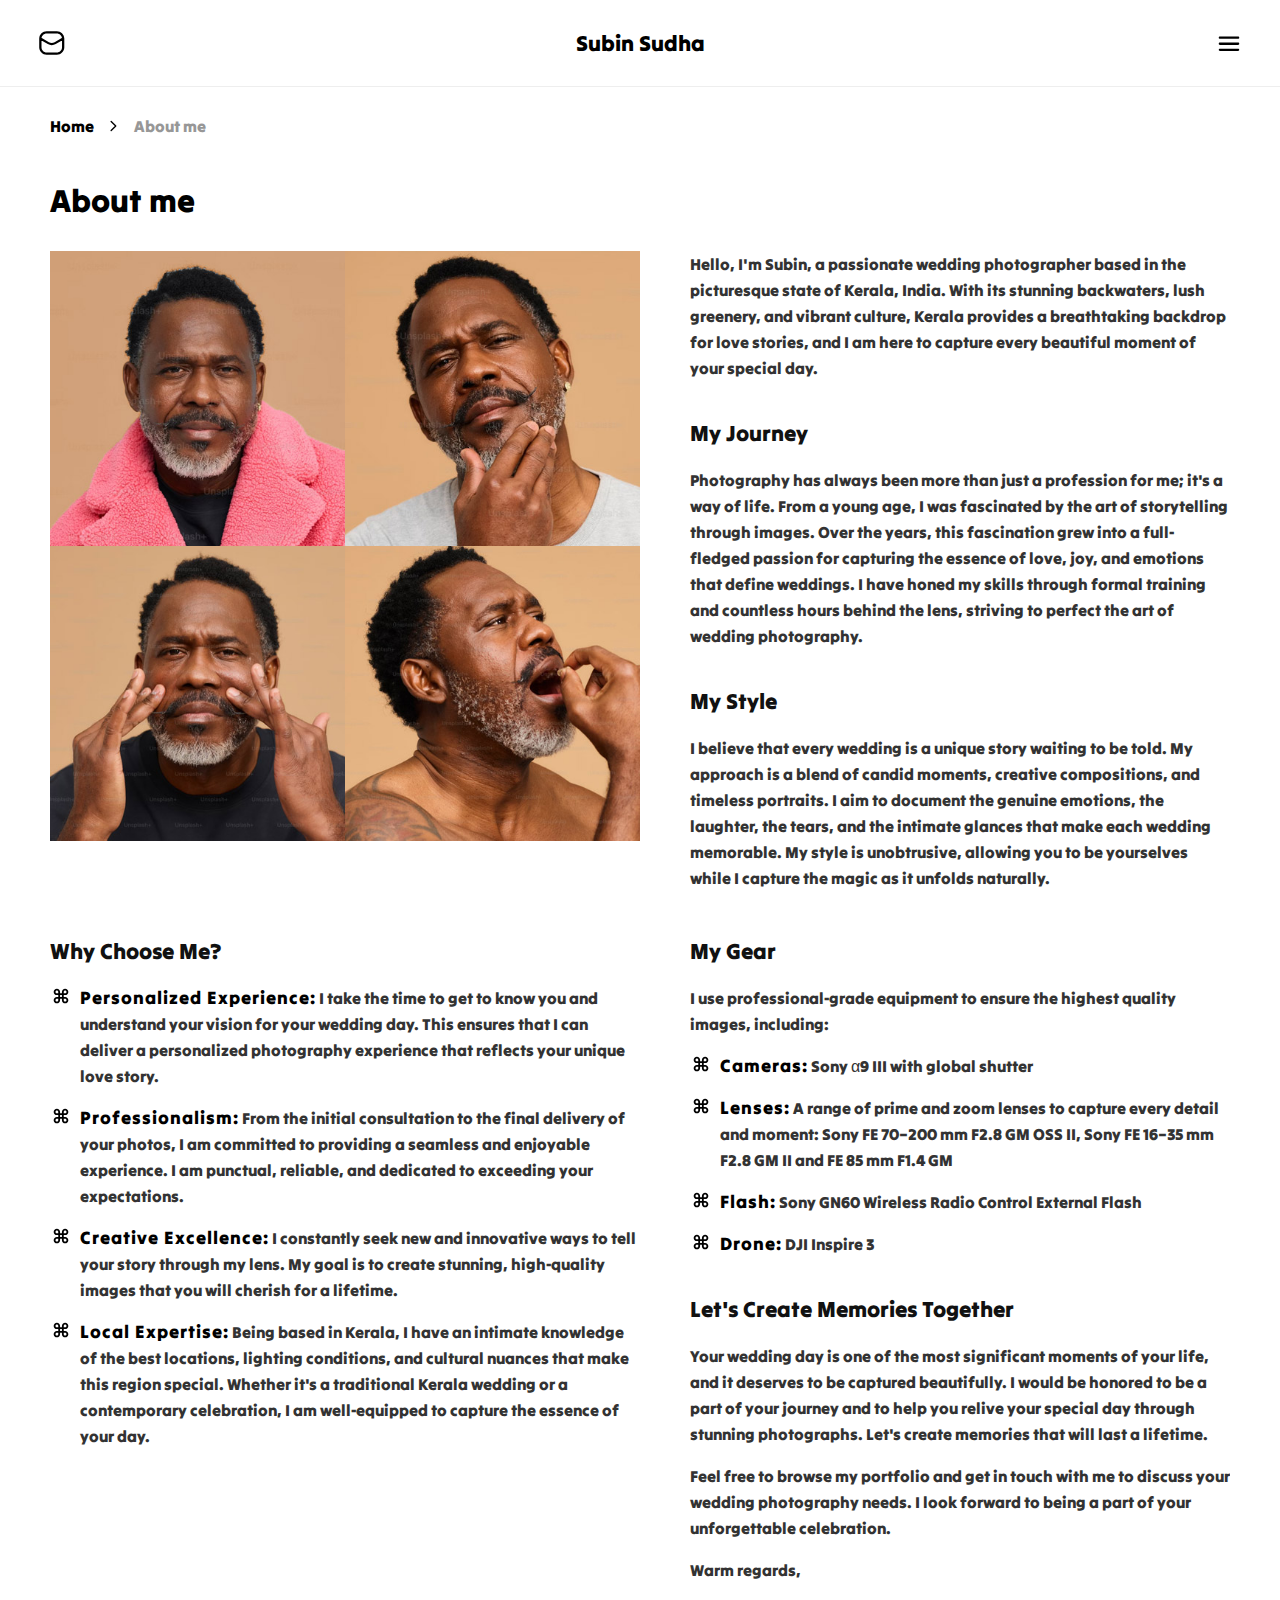
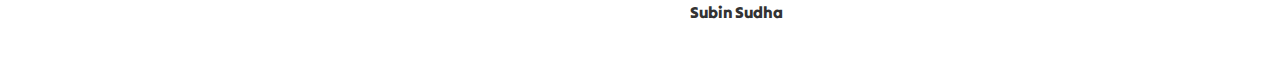
==== about-me.html @ 9a95ce10 "url change" ====
<!DOCTYPE html>
<html lang="en">
  <head>
    <meta charset="UTF-8" />
    <meta
      name="viewport"
      content="width=device-width,initial-scale=1.0, user-scalable=no"
    />
    <link
      href="https://fonts.googleapis.com/css2?family=Tilt+Warp&display=swap"
      rel="stylesheet"
    />

    <link rel="stylesheet" href="./assets/style/simpleLightbox.min.css" />
    <link rel="stylesheet" href="./assets/style/main.css" />
    <title>Portfolio | About me</title>
  </head>
  <body>
    <header class="main-header header-light">
      <div class="container-fluid">
        <div class="row">
          <div class="header-block">
            <div class="header-action">
              <a href="mailto:subinkumarpsabc@gmail.com" class="btn mail">
                <svg viewBox="0 -0.5 25 25" fill="none">
                  <path
                    d="M19.7505 9.02905C19.7652 9.443 20.1127 9.76663 20.5267 9.75189C20.9406 9.73715 21.2643 9.38962 21.2495 8.97567L19.7505 9.02905ZM16.214 5.00236V5.75236C16.2224 5.75236 16.2307 5.75222 16.2391 5.75194L16.214 5.00236ZM9.786 5.00236L9.76095 5.75194C9.7693 5.75222 9.77765 5.75236 9.786 5.75236V5.00236ZM4.75048 8.97567C4.73573 9.38962 5.05936 9.73715 5.47331 9.75189C5.88726 9.76663 6.23478 9.443 6.24952 9.02905L4.75048 8.97567ZM21.25 9.00236C21.25 8.58815 20.9142 8.25236 20.5 8.25236C20.0858 8.25236 19.75 8.58815 19.75 9.00236H21.25ZM20.5 15.0024L21.2495 15.029C21.2498 15.0202 21.25 15.0113 21.25 15.0024H20.5ZM16.214 19.0024L16.2391 18.2528C16.2307 18.2525 16.2224 18.2524 16.214 18.2524V19.0024ZM9.786 19.0024V18.2524C9.77765 18.2524 9.7693 18.2525 9.76095 18.2528L9.786 19.0024ZM5.5 15.0024H4.75C4.75 15.0113 4.75016 15.0202 4.75048 15.029L5.5 15.0024ZM6.25 9.00236C6.25 8.58815 5.91421 8.25236 5.5 8.25236C5.08579 8.25236 4.75 8.58815 4.75 9.00236H6.25ZM20.8783 9.64996C21.236 9.44103 21.3565 8.98172 21.1476 8.62406C20.9387 8.2664 20.4794 8.14583 20.1217 8.35476L20.8783 9.64996ZM15.236 12.0774L14.8577 11.4297L14.8515 11.4334L15.236 12.0774ZM10.764 12.0774L11.1486 11.4334L11.1423 11.4298L10.764 12.0774ZM5.8783 8.35476C5.52064 8.14583 5.06133 8.2664 4.8524 8.62406C4.64347 8.98172 4.76404 9.44103 5.1217 9.64996L5.8783 8.35476ZM21.2495 8.97567C21.1534 6.27536 18.8895 4.16252 16.1889 4.25278L16.2391 5.75194C18.1129 5.68931 19.6838 7.15537 19.7505 9.02905L21.2495 8.97567ZM16.214 4.25236H9.786V5.75236H16.214V4.25236ZM9.81105 4.25278C7.11054 4.16252 4.84663 6.27536 4.75048 8.97567L6.24952 9.02905C6.31625 7.15537 7.88712 5.68931 9.76095 5.75194L9.81105 4.25278ZM19.75 9.00236V15.0024H21.25V9.00236H19.75ZM19.7505 14.9757C19.6838 16.8494 18.1129 18.3154 16.2391 18.2528L16.1889 19.7519C18.8895 19.8422 21.1534 17.7294 21.2495 15.029L19.7505 14.9757ZM16.214 18.2524H9.786V19.7524H16.214V18.2524ZM9.76095 18.2528C7.88712 18.3154 6.31624 16.8494 6.24952 14.9757L4.75048 15.029C4.84663 17.7294 7.11054 19.8422 9.81105 19.7519L9.76095 18.2528ZM6.25 15.0024V9.00236H4.75V15.0024H6.25ZM20.1217 8.35476L14.8577 11.4298L15.6143 12.725L20.8783 9.64996L20.1217 8.35476ZM14.8515 11.4334C13.7111 12.1145 12.2889 12.1145 11.1485 11.4334L10.3795 12.7213C11.9935 13.6852 14.0065 13.6852 15.6205 12.7213L14.8515 11.4334ZM11.1423 11.4298L5.8783 8.35476L5.1217 9.64996L10.3857 12.725L11.1423 11.4298Z"
                    fill="#ffffff"
                  />
                </svg>
              </a>
            </div>
            <div class="header-logo">
              <a href="/subinsudhagalleryHtml">
                <h3>Subin Sudha</h3>
              </a>
            </div>
            <div class="header-action">
              <button class="btn menu" id="nav-menu-toggle">
                <svg viewBox="0 -0.5 25 25" fill="none">
                  <path
                    d="M6.5 11.75C6.08579 11.75 5.75 12.0858 5.75 12.5C5.75 12.9142 6.08579 13.25 6.5 13.25V11.75ZM18.5 13.25C18.9142 13.25 19.25 12.9142 19.25 12.5C19.25 12.0858 18.9142 11.75 18.5 11.75V13.25ZM6.5 15.75C6.08579 15.75 5.75 16.0858 5.75 16.5C5.75 16.9142 6.08579 17.25 6.5 17.25V15.75ZM18.5 17.25C18.9142 17.25 19.25 16.9142 19.25 16.5C19.25 16.0858 18.9142 15.75 18.5 15.75V17.25ZM6.5 7.75C6.08579 7.75 5.75 8.08579 5.75 8.5C5.75 8.91421 6.08579 9.25 6.5 9.25V7.75ZM18.5 9.25C18.9142 9.25 19.25 8.91421 19.25 8.5C19.25 8.08579 18.9142 7.75 18.5 7.75V9.25ZM6.5 13.25H18.5V11.75H6.5V13.25ZM6.5 17.25H18.5V15.75H6.5V17.25ZM6.5 9.25H18.5V7.75H6.5V9.25Z"
                    fill="#ffffff"
                  />
                </svg>
              </button>
            </div>
          </div>
        </div>
      </div>
    </header>

    <main class="page-wrapper">
      <div class="container">
        <div class="row">
          <div class="breadcrumb">
            <ul class="breadcrumb-list">
              <li class="breadcrumb-item">
                <a href="/subinsudhagalleryHtml">Home</a>
              </li>
              <li class="breadcrumb-item">
                <span>About me</span>
              </li>
            </ul>
          </div>
        </div>
        <div class="row">
          <div class="section-header">
            <h2>About me</h2>
          </div>
          <div class="content-wrapper">
            <div class="single-page-wrapper wrapper__flex">
              <div class="page-splits split__left">
                <img
                  class="about-image"
                  src="./assets/images/about-image.jpg"
                />
              </div>
              <div class="page-splits split__right">
                <div class="about-me-content">
                  <p>
                    Hello, I'm Subin, a passionate wedding photographer based in
                    the picturesque state of Kerala, India. With its stunning
                    backwaters, lush greenery, and vibrant culture, Kerala
                    provides a breathtaking backdrop for love stories, and I am
                    here to capture every beautiful moment of your special day.
                  </p>
                  <h3>My Journey</h3>
                  <p>
                    Photography has always been more than just a profession for
                    me; it's a way of life. From a young age, I was fascinated
                    by the art of storytelling through images. Over the years,
                    this fascination grew into a full-fledged passion for
                    capturing the essence of love, joy, and emotions that define
                    weddings. I have honed my skills through formal training and
                    countless hours behind the lens, striving to perfect the art
                    of wedding photography.
                  </p>
                  <h3>My Style</h3>
                  <p>
                    I believe that every wedding is a unique story waiting to be
                    told. My approach is a blend of candid moments, creative
                    compositions, and timeless portraits. I aim to document the
                    genuine emotions, the laughter, the tears, and the intimate
                    glances that make each wedding memorable. My style is
                    unobtrusive, allowing you to be yourselves while I capture
                    the magic as it unfolds naturally.
                  </p>
                </div>
              </div>
            </div>

            <div
              class="single-page-wrapper wrapper__flex single__page__wrapper__sub"
            >
              <div class="page-splits split__left">
                <div class="about-me-content">
                  <h3 class="mt-none">Why Choose Me?</h3>
                  <ul>
                    <li>
                      <strong>Personalized Experience:</strong> I take the time
                      to get to know you and understand your vision for your
                      wedding day. This ensures that I can deliver a
                      personalized photography experience that reflects your
                      unique love story.
                    </li>
                    <li>
                      <strong>Professionalism:</strong> From the initial
                      consultation to the final delivery of your photos, I am
                      committed to providing a seamless and enjoyable
                      experience. I am punctual, reliable, and dedicated to
                      exceeding your expectations.
                    </li>
                    <li>
                      <strong>Creative Excellence:</strong> I constantly seek
                      new and innovative ways to tell your story through my
                      lens. My goal is to create stunning, high-quality images
                      that you will cherish for a lifetime.
                    </li>
                    <li>
                      <strong>Local Expertise:</strong> Being based in Kerala, I
                      have an intimate knowledge of the best locations, lighting
                      conditions, and cultural nuances that make this region
                      special. Whether it's a traditional Kerala wedding or a
                      contemporary celebration, I am well-equipped to capture
                      the essence of your day.
                    </li>
                  </ul>
                </div>
              </div>
              <div class="page-splits split__right">
                <div class="about-me-content">
                  <h3 class="mt-none">My Gear</h3>
                  <p>
                    I use professional-grade equipment to ensure the highest
                    quality images, including:
                  </p>

                  <ul>
                    <li>
                      <strong>Cameras:</strong> Sony α9 III with global shutter
                    </li>
                    <li>
                      <strong>Lenses:</strong> A range of prime and zoom lenses
                      to capture every detail and moment: Sony FE 70–200 mm F2.8
                      GM OSS II, Sony FE 16–35 mm F2.8 GM II and FE 85 mm F1.4
                      GM
                    </li>
                    <li>
                      <strong>Flash:</strong> Sony GN60 Wireless Radio Control
                      External Flash
                    </li>
                    <li><strong>Drone:</strong> DJI Inspire 3</li>
                  </ul>

                  <h3>Let's Create Memories Together</h3>
                  <p>
                    Your wedding day is one of the most significant moments of
                    your life, and it deserves to be captured beautifully. I
                    would be honored to be a part of your journey and to help
                    you relive your special day through stunning photographs.
                    Let's create memories that will last a lifetime.
                  </p>
                  <p>
                    Feel free to browse my portfolio and get in touch with me to
                    discuss your wedding photography needs. I look forward to
                    being a part of your unforgettable celebration.
                  </p>
                  <p>Warm regards,</p>
                  <p><strong>Subin Sudha</strong></p>
                </div>
              </div>
            </div>

            <!-- 777777777777777777777777777777777777777777 -->
          </div>
        </div>
      </div>
    </main>

    <!-- side menu -->
    <div class="overlay" id="menu-overlay"></div>
    <aside class="main-navigation" id="main-navigation">
      <!-- <button class="theme-change" id="theme-toggle">Dark mode</button> -->
      <button class="close-nav" id="nav-menu-close">
        <svg viewBox="0 -0.5 25 25" fill="none">
          <path
            d="M6.96967 16.4697C6.67678 16.7626 6.67678 17.2374 6.96967 17.5303C7.26256 17.8232 7.73744 17.8232 8.03033 17.5303L6.96967 16.4697ZM13.0303 12.5303C13.3232 12.2374 13.3232 11.7626 13.0303 11.4697C12.7374 11.1768 12.2626 11.1768 11.9697 11.4697L13.0303 12.5303ZM11.9697 11.4697C11.6768 11.7626 11.6768 12.2374 11.9697 12.5303C12.2626 12.8232 12.7374 12.8232 13.0303 12.5303L11.9697 11.4697ZM18.0303 7.53033C18.3232 7.23744 18.3232 6.76256 18.0303 6.46967C17.7374 6.17678 17.2626 6.17678 16.9697 6.46967L18.0303 7.53033ZM13.0303 11.4697C12.7374 11.1768 12.2626 11.1768 11.9697 11.4697C11.6768 11.7626 11.6768 12.2374 11.9697 12.5303L13.0303 11.4697ZM16.9697 17.5303C17.2626 17.8232 17.7374 17.8232 18.0303 17.5303C18.3232 17.2374 18.3232 16.7626 18.0303 16.4697L16.9697 17.5303ZM11.9697 12.5303C12.2626 12.8232 12.7374 12.8232 13.0303 12.5303C13.3232 12.2374 13.3232 11.7626 13.0303 11.4697L11.9697 12.5303ZM8.03033 6.46967C7.73744 6.17678 7.26256 6.17678 6.96967 6.46967C6.67678 6.76256 6.67678 7.23744 6.96967 7.53033L8.03033 6.46967ZM8.03033 17.5303L13.0303 12.5303L11.9697 11.4697L6.96967 16.4697L8.03033 17.5303ZM13.0303 12.5303L18.0303 7.53033L16.9697 6.46967L11.9697 11.4697L13.0303 12.5303ZM11.9697 12.5303L16.9697 17.5303L18.0303 16.4697L13.0303 11.4697L11.9697 12.5303ZM13.0303 11.4697L8.03033 6.46967L6.96967 7.53033L11.9697 12.5303L13.0303 11.4697Z"
            fill="#000000"
          />
        </svg>
      </button>

      <div class="nav-container">
        <nav class="aside-row main-nav">
          <ul class="nav-list">
            <li class="nav-item">
              <a href="download-photos.html" data-text="Get your photos"
                >Get your photos</a
              >
            </li>
            <li class="nav-item active">
              <a href="javascript:void(0)" data-text="About me">About me</a>
            </li>
            <li class="nav-item">
              <a href="stories.html" data-text="Works">Works</a>
            </li>
            <li class="nav-item">
              <a href="contact-me.html" data-text="Get in touch"
                >Get in touch</a
              >
            </li>
          </ul>
        </nav>
        <!-- <div class="aside-row theme-selector">hiiii</div> -->
        <div class="aside-row copyright-text">
          <p>
            All rights reserved. &copy;
            <script type="text/javascript">
              document.write(new Date().getFullYear());
            </script>
          </p>
          <p class="special-txt">
            Made with
            <svg
              class="heart-svg"
              fill="#ff0000"
              width="14px"
              height="14px"
              viewBox="0 0 32 32"
            >
              <path
                d="M26.996 12.898c-.064-2.207-1.084-4.021-2.527-5.13-1.856-1.428-4.415-1.69-6.542-.132-.702.516-1.359 1.23-1.927 2.168-.568-.938-1.224-1.652-1.927-2.167-2.127-1.559-4.685-1.297-6.542.132-1.444 1.109-2.463 2.923-2.527 5.13-.035 1.172.145 2.48.788 3.803 1.01 2.077 5.755 6.695 10.171 10.683l.035.038.002-.002.002.002.036-.038c4.415-3.987 9.159-8.605 10.17-10.683.644-1.323.822-2.632.788-3.804z"
              />
            </svg>
            by Arun
          </p>
        </div>
      </div>
    </aside>

    <div class="scroll-to-top" id="scroll-to-top">
      <svg width="20px" height="20px" viewBox="0 0 24 24" fill="none">
        <path
          d="M5 15L10 9.84985C10.2563 9.57616 10.566 9.35814 10.9101 9.20898C11.2541 9.05983 11.625 8.98291 12 8.98291C12.375 8.98291 12.7459 9.05983 13.0899 9.20898C13.434 9.35814 13.7437 9.57616 14 9.84985L19 15"
          stroke="#ffffff"
          stroke-width="1.5"
          stroke-linecap="round"
          stroke-linejoin="round"
        />
      </svg>
    </div>

    <!-- Scripts -->
    <script src="https://code.jquery.com/jquery-2.2.4.min.js"></script>
    <script src="./assets/js/simpleLightbox.min.js"></script>
    <script src="./assets/js/index.js"></script>
    <script>
      $(".single-image-list a").simpleLightbox();
    </script>
  </body>
</html>
---- assets/style/simpleLightbox.min.css ----
.slbOverlay,.slbWrapOuter,.slbWrap{position:fixed;top:0;right:0;bottom:0;left:0}.slbOverlay{overflow:hidden;z-index:2000;background-color:#000;opacity:0.7;-webkit-animation:slbOverlay 0.5s;-moz-animation:slbOverlay 0.5s;animation:slbOverlay 0.5s}.slbWrapOuter{overflow-x:hidden;overflow-y:auto;z-index:2010}.slbWrap{position:absolute;text-align:center}.slbWrap:before{content:"";display:inline-block;height:100%;vertical-align:middle}.slbContentOuter{position:relative;display:inline-block;vertical-align:middle;margin:0px auto;padding:0 1em;box-sizing:border-box;z-index:2020;text-align:left;max-width:100%}.slbContentEl .slbContentOuter{padding:5em 1em}.slbContent{position:relative}.slbContentEl .slbContent{-webkit-animation:slbEnter 0.3s;-moz-animation:slbEnter 0.3s;animation:slbEnter 0.3s;background-color:#fff;box-shadow:0 0.2em 1em rgba(0,0,0,0.4)}.slbImageWrap{-webkit-animation:slbEnter 0.3s;-moz-animation:slbEnter 0.3s;animation:slbEnter 0.3s;position:relative}.slbImageWrap:after{content:"";position:absolute;left:0;right:0;top:5em;bottom:5em;display:block;z-index:-1;box-shadow:0 0.2em 1em rgba(0,0,0,0.6);background-color:#FFF}.slbDirectionNext .slbImageWrap{-webkit-animation:slbEnterNext 0.4s;-moz-animation:slbEnterNext 0.4s;animation:slbEnterNext 0.4s}.slbDirectionPrev .slbImageWrap{-webkit-animation:slbEnterPrev 0.4s;-moz-animation:slbEnterPrev 0.4s;animation:slbEnterPrev 0.4s}.slbImage{width:auto;max-width:100%;height:auto;display:block;line-height:0;box-sizing:border-box;padding:5em 0;margin:0 auto}.slbCaption{display:inline-block;max-width:100%;overflow:hidden;text-overflow:ellipsis;white-space:nowrap;word-wrap:normal;font-size:1.4em;position:absolute;left:0;right:0;bottom:0;padding:.71429em 0;color:#fff;color:rgba(255,255,255,0.7);text-align:center}.slbCloseBtn,.slbArrow{margin:0;padding:0;border:0;cursor:pointer;background:none}.slbCloseBtn::-moz-focus-inner,.slbArrow::-moz-focus-inner{padding:0;border:0}.slbCloseBtn:hover,.slbArrow:hover{opacity:0.5}.slbCloseBtn:active,.slbArrow:active{opacity:0.8}.slbCloseBtn{-webkit-animation:slbEnter 0.3s;-moz-animation:slbEnter 0.3s;animation:slbEnter 0.3s;font-size:3em;width:1.66667em;height:1.66667em;line-height:1.66667em;position:absolute;right:-.33333em;top:0;color:#fff;color:rgba(255,255,255,0.7);text-align:center}.slbLoading .slbCloseBtn{display:none}.slbLoadingText{font-size:1.4em;color:#fff;color:rgba(255,255,255,0.9)}.slbArrows{position:fixed;top:50%;left:0;right:0}.slbLoading .slbArrows{display:none}.slbArrow{position:absolute;top:50%;margin-top:-5em;width:5em;height:10em;opacity:0.7;text-indent:-999em;overflow:hidden}.slbArrow:before{content:"";position:absolute;top:50%;left:50%;margin:-.8em 0 0 -.8em;border:.8em solid transparent}.slbArrow.next{right:0}.slbArrow.next:before{border-left-color:#fff}.slbArrow.prev{left:0}.slbArrow.prev:before{border-right-color:#fff}.slbIframeCont{width:80em;height:0;overflow:hidden;padding-top:56.25%;margin:5em 0}.slbIframe{position:absolute;top:0;left:0;width:100%;height:100%;box-shadow:0 0.2em 1em rgba(0,0,0,0.6);background:#000}@-webkit-keyframes slbOverlay{from{opacity:0}to{opacity:0.7}}@-moz-keyframes slbOverlay{from{opacity:0}to{opacity:0.7}}@keyframes slbOverlay{from{opacity:0}to{opacity:0.7}}@-webkit-keyframes slbEnter{from{opacity:0;-webkit-transform:translate3d(0, -1em, 0)}to{opacity:1;-webkit-transform:translate3d(0, 0, 0)}}@-moz-keyframes slbEnter{from{opacity:0;-moz-transform:translate3d(0, -1em, 0)}to{opacity:1;-moz-transform:translate3d(0, 0, 0)}}@keyframes slbEnter{from{opacity:0;-webkit-transform:translate3d(0, -1em, 0);-moz-transform:translate3d(0, -1em, 0);-ms-transform:translate3d(0, -1em, 0);-o-transform:translate3d(0, -1em, 0);transform:translate3d(0, -1em, 0)}to{opacity:1;-webkit-transform:translate3d(0, 0, 0);-moz-transform:translate3d(0, 0, 0);-ms-transform:translate3d(0, 0, 0);-o-transform:translate3d(0, 0, 0);transform:translate3d(0, 0, 0)}}@-webkit-keyframes slbEnterNext{from{opacity:0;-webkit-transform:translate3d(4em, 0, 0)}to{opacity:1;-webkit-transform:translate3d(0, 0, 0)}}@-moz-keyframes slbEnterNext{from{opacity:0;-moz-transform:translate3d(4em, 0, 0)}to{opacity:1;-moz-transform:translate3d(0, 0, 0)}}@keyframes slbEnterNext{from{opacity:0;-webkit-transform:translate3d(4em, 0, 0);-moz-transform:translate3d(4em, 0, 0);-ms-transform:translate3d(4em, 0, 0);-o-transform:translate3d(4em, 0, 0);transform:translate3d(4em, 0, 0)}to{opacity:1;-webkit-transform:translate3d(0, 0, 0);-moz-transform:translate3d(0, 0, 0);-ms-transform:translate3d(0, 0, 0);-o-transform:translate3d(0, 0, 0);transform:translate3d(0, 0, 0)}}@-webkit-keyframes slbEnterPrev{from{opacity:0;-webkit-transform:translate3d(-4em, 0, 0)}to{opacity:1;-webkit-transform:translate3d(0, 0, 0)}}@-moz-keyframes slbEnterPrev{from{opacity:0;-moz-transform:translate3d(-4em, 0, 0)}to{opacity:1;-moz-transform:translate3d(0, 0, 0)}}@keyframes slbEnterPrev{from{opacity:0;-webkit-transform:translate3d(-4em, 0, 0);-moz-transform:translate3d(-4em, 0, 0);-ms-transform:translate3d(-4em, 0, 0);-o-transform:translate3d(-4em, 0, 0);transform:translate3d(-4em, 0, 0)}to{opacity:1;-webkit-transform:translate3d(0, 0, 0);-moz-transform:translate3d(0, 0, 0);-ms-transform:translate3d(0, 0, 0);-o-transform:translate3d(0, 0, 0);transform:translate3d(0, 0, 0)}}
---- assets/style/main.css ----
* {
  padding: 0;
  margin: 0;
  box-sizing: border-box;
}

:root {
  --theme-color: 14, 86, 255;
}

::-webkit-selection {
  color: #fff;
  background-color: rgb(var(--theme-color));
}
::selection {
  color: #fff;
  background-color: rgb(var(--theme-color));
}

body {
  font-family: "Tilt Warp", sans-serif;
  font-optical-sizing: auto;
  font-weight: 400;
  font-style: normal;
  background-color: #fff;
}
a {
  text-decoration: none;
}
ul {
  list-style-type: none;
}
.container {
  width: 95%;
  margin: auto;
  padding-left: 15px;
  padding-right: 15px;
}

@media screen and (min-width: 768px) {
  .container {
    max-width: 680px;
  }
}

@media screen and (min-width: 992px) {
  .container {
    max-width: 960px;
  }
}

@media screen and (min-width: 1200px) {
  .container {
    max-width: 1180px;
  }
}

@media screen and (min-width: 1600px) {
  .container {
    max-width: 1240px;
  }
}

@media screen and (min-width: 1800px) {
  .container {
    max-width: 1440px;
  }
}

.container-fluid {
  width: 95%;
  max-width: 1800px;
  margin: auto;
  padding-left: 15px;
  padding-right: 15px;
}
.row {
  margin-left: -15px;
  margin-right: -15px;
}

.main-header {
  position: fixed;
  top: 0;
  left: 0;
  width: 100%;
  z-index: 120;
  background-color: transparent;
  transition: 0.3s ease;
}

.header-block {
  display: flex;
  width: 100%;
  justify-content: space-between;
  align-items: center;
  padding: 12px 0;
}

.header-logo a {
  display: block;
}

.header-logo img {
  height: 46px;
  vertical-align: middle;
}

.header-logo h3 {
  color: #fff;
  font-size: 22px;
}

.header-action .btn {
  background-color: transparent;
  outline: none;
  border: none;
  height: 38px;
  width: 38px;
  cursor: pointer;
  display: inline-block;
}

.header-action .btn svg {
  height: 38px;
  width: 38px;
  vertical-align: middle;
}

.main-header.header-light {
  background-color: #fff;
  border-bottom: 1px solid #eee;
}
.main-header.header-light .header-logo h3 {
  color: #000;
}
.main-header.header-light .header-action .btn svg path {
  fill: #000;
}

.overlay {
  position: fixed;
  top: 0;
  left: 0;
  width: 100%;
  height: 100%;
  background-color: #000;
  opacity: 0;
  visibility: hidden;
  z-index: 800;
  transition: 0.3s ease-in-out;
}

.overlay.active {
  opacity: 0.4;
  visibility: visible;
}

.main-navigation {
  width: 100%;
  max-width: 300px;
  height: 100dvh;
  max-height: 100dvh;
  position: fixed;
  background-color: #fff;
  background-image: url("../images/menu-bg.jpg");
  background-position: center center;
  background-repeat: no-repeat;
  background-size: cover;
  right: 0;
  top: 0;
  z-index: 810;
  overflow-y: auto;
  transform: translateX(300px);
  transition: 0.3s ease-in-out;
}

.main-navigation.active {
  transform: translateX(0);
}

.main-navigation .close-nav {
  width: 38px;
  height: 38px;
  background-color: transparent;
  border: 0;
  outline: 0;
  position: absolute;
  right: 34px;
  top: 24px;
  z-index: 1;
  cursor: pointer;
}
.main-navigation .close-nav svg {
  width: 38px;
  height: 38px;
  vertical-align: middle;
}
.main-navigation .close-nav:hover svg path {
  transition: 0.3s ease-in-out;
  fill: rgb(var(--theme-color));
}

.main-navigation .theme-change {
  border: 0;
  background-color: transparent !important;
  position: absolute;
  left: 40px;
  top: 35px;
  font-size: 14px;
  font-weight: 600;
  outline: 0;
  cursor: pointer;
  color: #000;
  z-index: 2;
  padding-left: 30px;
  background-image: url("../images/sun-dark.svg");
  background-position: left center;
  background-repeat: no-repeat;
  background-size: 28px;
  user-select: none;
}
.main-navigation .theme-change:active,
.main-navigation .theme-change:focus,
.main-navigation .theme-change:hover {
  background-color: transparent !important;
  box-shadow: none !important;
}

.nav-container {
  padding: 40px;
  position: relative;
  height: 100%;
  display: flex;
  justify-content: flex-end;
  align-items: flex-start;
  flex-direction: column;
  width: 100%;
}
.main-navigation .aside-row {
  display: block;
  width: 100%;
}
.main-navigation .nav-list .nav-item {
  margin-bottom: 12px;
}

.main-navigation .nav-list a {
  font-size: 20px;
  color: #222;
  display: block;
  outline: 0;
  position: relative;
  letter-spacing: 0.5px;
}

.main-navigation .nav-list a::before {
  content: attr(data-text);
  display: block;
  font-size: inherit;
  position: absolute;
  left: 0;
  top: 0;
  color: rgb(var(--theme-color));
  z-index: 1;
  overflow: hidden;
  text-wrap: nowrap;
  width: 0;
  background-color: #fff;
  transition: 0.3s ease-in-out;
}

.main-navigation .nav-list a:hover::before,
.main-navigation .nav-list .nav-item.active a::before {
  width: 100%;
}

.aside-row.copyright-text {
  margin-top: 70px;
}
.aside-row.copyright-text p {
  font-size: 12px;
  color: #000;
  font-weight: 400;
}
.aside-row.copyright-text .special-txt {
  display: flex;
  align-items: center;
}
.heart-svg {
  transform: scale(1);
  -moz-animation: heartPulse 1s infinite;
  -webkit-animation: heartPulse 1s infinite;
  animation: heartPulse 1s infinite;
}

@-moz-keyframes heartPulse {
  0% {
    transform: scale(1);
  }
  50% {
    transform: scale(0.8);
  }
  100% {
    transform: scale(1);
  }
}
@-webkit-keyframes heartPulse {
  0% {
    transform: scale(1);
  }
  50% {
    transform: scale(0.8);
  }
  100% {
    transform: scale(1);
  }
}
@keyframes heartPulse {
  0% {
    transform: scale(1);
  }
  50% {
    transform: scale(0.8);
  }
  100% {
    transform: scale(1);
  }
}

.landing-banner {
  width: 100%;
  height: 100%;
  left: 0;
  top: 0;
  position: fixed;
  z-index: 1;
  background-image: url("../images/banner-3.jpg");
  background-position: center;
  background-size: cover;
  background-repeat: no-repeat;
}

.banner-overlay {
  position: relative;
  height: 100%;
  width: 100%;
  background-image: url("../images/overlay.png");
  background-position: center;
  background-repeat: repeat;
}

.landing-content {
  position: relative;
  z-index: 10;
  max-width: 642px;
  width: 95%;
  margin-bottom: 10dvh;
  margin-left: auto;
  margin-right: auto;
}
.landing-content-text {
  margin-bottom: 60px;
}

.landing-content-text h1 {
  color: #fff;
  font-size: 34px;
  text-align: center;
  line-height: 44px;
  letter-spacing: 0.5px;
}

.landing-content-text span {
  font-size: 16px;
  color: rgb(var(--theme-color));
}

.main {
  height: 100dvh;
  display: flex;
  align-items: end;
  justify-content: center;
}

.landing-showcase .showcase-list {
  display: flex;
  align-items: center;
  justify-content: center;
  padding: 0 10px;
}

.landing-showcase .showcase-list li {
  padding: 0 10px;
  width: 50%;
}

.landing-showcase .showcase-list a {
  display: block;
  position: relative;
  overflow: hidden;
  border-radius: 5px;
}
.landing-showcase .showcase-list a::after {
  content: "";
  background-color: rgba(var(--theme-color), 0.5);
  background-image: url("../images/eye.svg");
  background-position: center;
  background-repeat: no-repeat;
  background-size: 38px;
  opacity: 0;
  display: flex;
  align-items: center;
  justify-content: center;
  position: absolute;
  top: 0;
  left: 0;
  width: 100%;
  height: 100%;
  z-index: 1;
  transition: 0.2s ease-in-out;
}
.landing-showcase .showcase-list a::after {
  transform: scale(0.9);
}

.landing-showcase .showcase-list a:hover::after {
  opacity: 1;
  transform: scale(1);
}

.landing-showcase .showcase-list img {
  max-width: 100%;
  vertical-align: middle;
}

/* INNER PAGES */

.page-wrapper {
  margin-top: 65px;
  padding-bottom: 10px;
  overflow-x: hidden;
  /* border-bottom: 20px solid #1f1f1f; */
  min-height: calc(100dvh - 66px);
}

.breadcrumb {
  padding: 6px 0;
  margin-top: 15px;
  display: inline-block;
  width: 100%;
}
.breadcrumb-list {
  display: flex;
  align-items: center;
  justify-content: flex-start;
}
.breadcrumb-list .breadcrumb-item {
  margin-right: 10px;
  padding-right: 30px;
  position: relative;
  font-size: 14px;
  user-select: none;
}

.breadcrumb-list .breadcrumb-item:not(:last-child)::after {
  content: "";
  height: 20px;
  width: 20px;
  background-position: right center;
  background-image: url("../images/right-arrow.svg");
  background-repeat: no-repeat;
  background-size: 22px;
  position: absolute;
  display: block;
  right: 0;
  top: 0;
  z-index: 1;
}

.breadcrumb-list .breadcrumb-item a {
  display: block;
  outline: none;
  color: #000;
}

.breadcrumb-list .breadcrumb-item span {
  color: #979797;
  cursor: default;
}

.section-header {
  margin-top: 18px;
}
.content-wrapper {
  overflow-x: hidden;
  margin-top: 30px;
  margin-left: -15px;
  margin-right: -15px;
}

.section-header h2 {
  font-size: 26px;
  color: #000;
}
.grid-list {
  background-color: #eee;
}
.grid-list .grid-item {
  width: 100%;
  position: relative;
  margin-bottom: 30px;
  background-color: #fff;
}

.grid-list .grid-item a {
  display: block;
  position: relative;
  width: 100%;
  overflow: hidden;
  opacity: 1;
  transition: 0.3s ease;
}
.grid-list .grid-item a:hover {
  opacity: 0.8;
}

.grid-list .grid-item img,
.single-image-list img {
  vertical-align: middle;
  max-width: 100%;
  border-radius: 2px;
}

.grid-list .grid-item .item-content {
  position: relative;
  width: 100%;
  margin-top: 18px;
  padding-left: 25px;
  padding-right: 25px;
  padding-bottom: 25px;
}

.grid-item .item-content .item-label {
  color: #000;
  margin: 0;
  font-size: 18px;
  line-height: 22px;
  letter-spacing: 1px;
}
.grid-item .item-content .item-sm-label {
  color: #535353;
  margin-top: 5px;
  display: inline-block;
  font-size: 12px;
}

.grid-item .tags {
  width: 100%;
  display: flex;
  flex-wrap: wrap;
  gap: 10px;
  margin-top: 10px;
}
.grid-item .tags .tag {
  color: #878787;
  display: inline-block;
  font-size: 10px;
  position: relative;
}

.grid-item .tags .tag::before {
  content: "#";
  display: inline-block;
}

.single-image-list {
  width: 100%;
}
.single-image-list .grid-item {
  width: 100%;
  margin-bottom: 24px;
  overflow: hidden;
}
.single-image-list .grid-item a {
  display: block;
  outline: 0;
  border: 0;
}

.scroll-to-top {
  width: 46px;
  height: 46px;
  position: fixed;
  right: 10px;
  bottom: 10px;
  background-color: #22272b;
  border-radius: 4px;
  display: flex;
  justify-content: center;
  align-items: center;
  cursor: pointer;
  outline: 0;
  opacity: 0;
  visibility: hidden;
  z-index: 1000;
  transition: 0.3s ease;
}
.scroll-to-top:hover {
  background-color: #2c3338;
}
.scroll-to-top.show {
  opacity: 1;
  visibility: visible;
}

.single-page-wrapper .about-image {
  max-width: 100%;
  vertical-align: middle;
}
.single-page-wrapper .about-me-content {
  padding: 40px 20px 10px;
}

.single__page__wrapper__sub .about-me-content {
  padding: 15px 20px 0;
}

.single-page-wrapper p,
.single-page-wrapper li,
.single-page-footer-txt p {
  font-size: 16px;
  line-height: 26px;
  font-weight: 400;
  margin-bottom: 16px;
  color: #333;
}

.single-page-wrapper h3 {
  font-size: 22px;
  line-height: normal;
  font-weight: 500;
  margin-bottom: 20px;
  color: #111;
  display: block;
}
.single-page-wrapper h3:not(.mt-none) {
  margin-top: 38px;
}
.single-page-wrapper ul {
  list-style: none;
}
.single-page-wrapper ul:not(.contact-list) li {
  padding-left: 30px;
  background-position: left top;
  background-image: url("../images/point-of-interest.svg");
  background-repeat: no-repeat;
  background-size: 22px;
}
.single-page-wrapper li strong {
  color: #000;
  letter-spacing: 1px;
  font-weight: 400;
  font-size: 18px;
}

.single-page-wrapper .contact-page-content,
.single-page-footer-txt {
  padding: 0 20px 0;
}
.single-page-wrapper .contact-page-content h3 {
  margin-top: 0;
}

.contact-page-content .contact__action {
  margin-top: 30px;
}

.contact-page-content .email-enquiry {
  background-color: #26a848;
  color: #fff;
  padding: 16px;
  display: block;
  border-radius: 4px;
  outline: 0;
  border: 0;
  font-size: 14px;
  letter-spacing: 0.5px;
  cursor: pointer;
  text-align: center;
  text-decoration: underline;
}

.page-splits.split__right .contact-page-content {
  padding-top: 34px;
}

.single-page-wrapper .contact-page-content .page-item-row {
  margin-bottom: 50px;
}

.single-page-wrapper .contact-page-content .page-item-row:last-child {
  margin-bottom: 0;
}

.single-page-footer-txt p {
  font-size: 20px;
  line-height: 30px;
}
.contact-list li {
  font-size: 14px;
  color: #222;
}
.contact-list .contact_item {
  font-size: 14px;
  outline: 0;
  border: 0;
  cursor: pointer;
  color: #222;
  display: flex;
  align-items: center;
  text-decoration: underline;
  transition: 0.3s ease;
}
.contact-list .contact__address {
  display: flex;
  align-items: flex-start;
}
.contact-list li p {
  font-size: 14px;
  color: #222;
}
.contact-list .contact_item:hover {
  opacity: 0.7;
}

.contact-list .contact_item .icon__element,
.contact-list .contact__address .icon__element {
  height: 20px;
  width: 20px;
  margin-right: 10px;
}

.contact-list li {
  margin-bottom: 12px;
  line-height: normal;
}
/* DOWNLOAD */

.download-center-wrapper {
  margin: auto;
  max-width: 500px;
  padding: 20px;
  text-align: center;
}
.download-center-wrapper h1 {
  font-size: 55px;
  letter-spacing: 2px;
  margin-bottom: 10px;
  color: #000;
}
.download-center-wrapper .download-page-txt-sub {
  font-size: 16px;
  margin-bottom: 10px;
  color: #111;
}

.download-center-wrapper .form-wrap {
  padding-top: 15px;
  padding-bottom: 15px;
}
.download-center-wrapper .form-wrap .form-field {
  margin-bottom: 10px;
}
.download-center-wrapper .form-field .form-label {
  display: block;
  margin-bottom: 8px;
  font-size: 16px;
  color: #111;
}
.download-center-wrapper .form-field .input-field {
  padding: 16px;
  width: 100%;
  border: 2px solid #111;
  max-width: 350px;
  font-size: 18px;
  font-weight: 600;
  border-radius: 6px;
  outline: 0;
  text-align: center;
}
.download-center-wrapper .form-field .form-submit-btn {
  padding: 16px;
  font-size: 18px;
  background-color: #111;
  color: #fff;
  display: block;
  max-width: 350px;
  margin: auto;
  border-radius: 6px;
  outline: 0;
}
.download-center-wrapper .form-field .form-submit-btn:not(.disabled) {
  cursor: pointer;
}
.download-center-wrapper .form-field .form-submit-btn.disabled {
  cursor: not-allowed;
  opacity: 0.6;
}

.download-txt-link {
  text-decoration: underline;
  color: #1047ed;
}
.qr-code {
  padding-top: 10px;
}
.qr-code img {
  width: 174px;
  height: 174px;
}
.spacer {
  margin: 20px auto;
  position: relative;
  width: 100%;
  max-width: 300px;
  font-size: 18px;
  color: #6b6b6b;
}
.spacer > span {
  position: relative;
  z-index: 2;
  background-color: #fff;
  display: inline-block;
  padding: 10px;
}
.spacer::before {
  content: "";
  position: absolute;
  width: 100%;
  height: 1px;
  background-color: #555;
  left: 50%;
  top: 50%;
  transform: translate(-50%, -50%);
  z-index: 1;
}

/* RESPONSIVE */

@media screen and (min-width: 554px) {
  .content-wrapper {
    margin-left: 0 !important;
    margin-right: 0 !important;
  }

  .grid-list .grid-item .item-content {
    padding-left: 0 !important;
    padding-right: 0 !important;
    padding-bottom: 0 !important;
  }
  .grid-list {
    display: flex;
    justify-content: flex-start;
    align-items: flex-start;
    flex-wrap: wrap;
    gap: 30px;
    margin-right: -30px;
    background-color: #fff;
  }
  .grid-list .grid-item {
    width: calc(50% - 30px);
    margin-bottom: 0 !important;
  }

  .single-page-wrapper .contact-page-content,
  .single-page-footer-txt {
    padding: 0;
  }
  .single-page-wrapper .about-me-content,
  .single__page__wrapper__sub .about-me-content {
    padding: 0;
  }

  .contact-page-content .email-enquiry {
    display: inline-block;
  }
}

@media screen and (min-width: 768px) {
  .header-block {
    padding: 24px 0;
  }
  .page-wrapper {
    margin-top: 86px;
    padding-bottom: 40px;
    min-height: calc(100dvh - 87px);
  }

  .breadcrumb {
    padding: 10px 0;
    margin-top: 20px;
  }
  .breadcrumb-list .breadcrumb-item {
    font-size: 16px;
  }
  .section-header {
    margin-top: 34px;
  }
  .section-header h2 {
    font-size: 32px;
  }

  .single-image-list {
    display: flex;
    flex-wrap: wrap;
    justify-content: flex-start;
    gap: 30px;
  }
  .single-image-list .grid-item {
    width: calc(50% - 15px);
    overflow: hidden;
  }
  .single-image-list .grid-item a {
    display: flex;
    justify-content: center;
    align-items: center;
    height: 100%;
  }

  .grid-item .item-content .item-label {
    font-size: 22px;
    line-height: 26px;
  }
  .grid-item .item-content .item-sm-label {
    font-size: 16px;
  }
  .grid-item .tags .tag {
    font-size: 14px;
  }
}
@media screen and (min-width: 992px) {
  .main-navigation {
    max-width: 360px;
    transform: translateX(360px);
  }
  .main-navigation .nav-list a {
    font-size: 24px;
  }
  .main-navigation .nav-list .nav-item {
    margin-bottom: 14px;
  }
  .grid-list {
    gap: 60px;
    margin-right: -60px;
  }
  .grid-list .grid-item {
    width: calc(33.3333333% - 60px);
  }

  .single-image-list {
    gap: 50px;
  }
  .single-image-list .grid-item {
    width: calc(33.333333333% - 35px);
  }

  .single-page-wrapper.wrapper__flex {
    display: flex;
    justify-content: flex-start;
    align-items: flex-start;
  }
  .single-page-wrapper .page-splits.split__left {
    width: 50%;
  }
  .single-page-wrapper .page-splits.split__right {
    width: 50%;
  }
  .single-page-wrapper .about-me-content {
    padding: 0 0 0 50px;
  }
  .page-splits.split__right .contact-page-content {
    padding-top: 0;
  }
  .single__page__wrapper__sub {
    margin-top: 30px;
  }
  .single__page__wrapper__sub .page-splits.split__left .about-me-content {
    padding-left: 0;
  }
  .single-page-wrapper .page-splits.split__right .contact-page-content {
    padding-left: 50px;
  }
}
@media screen and (min-width: 1200px) {
  .grid-list {
    gap: 80px;
    margin-right: -80px;
  }
  .grid-list .grid-item {
    width: calc(33.3333333% - 80px);
  }

  .single-image-list {
    gap: 80px;
  }
  .single-image-list .grid-item {
    width: calc(33.333333333% - 55px);
  }
}
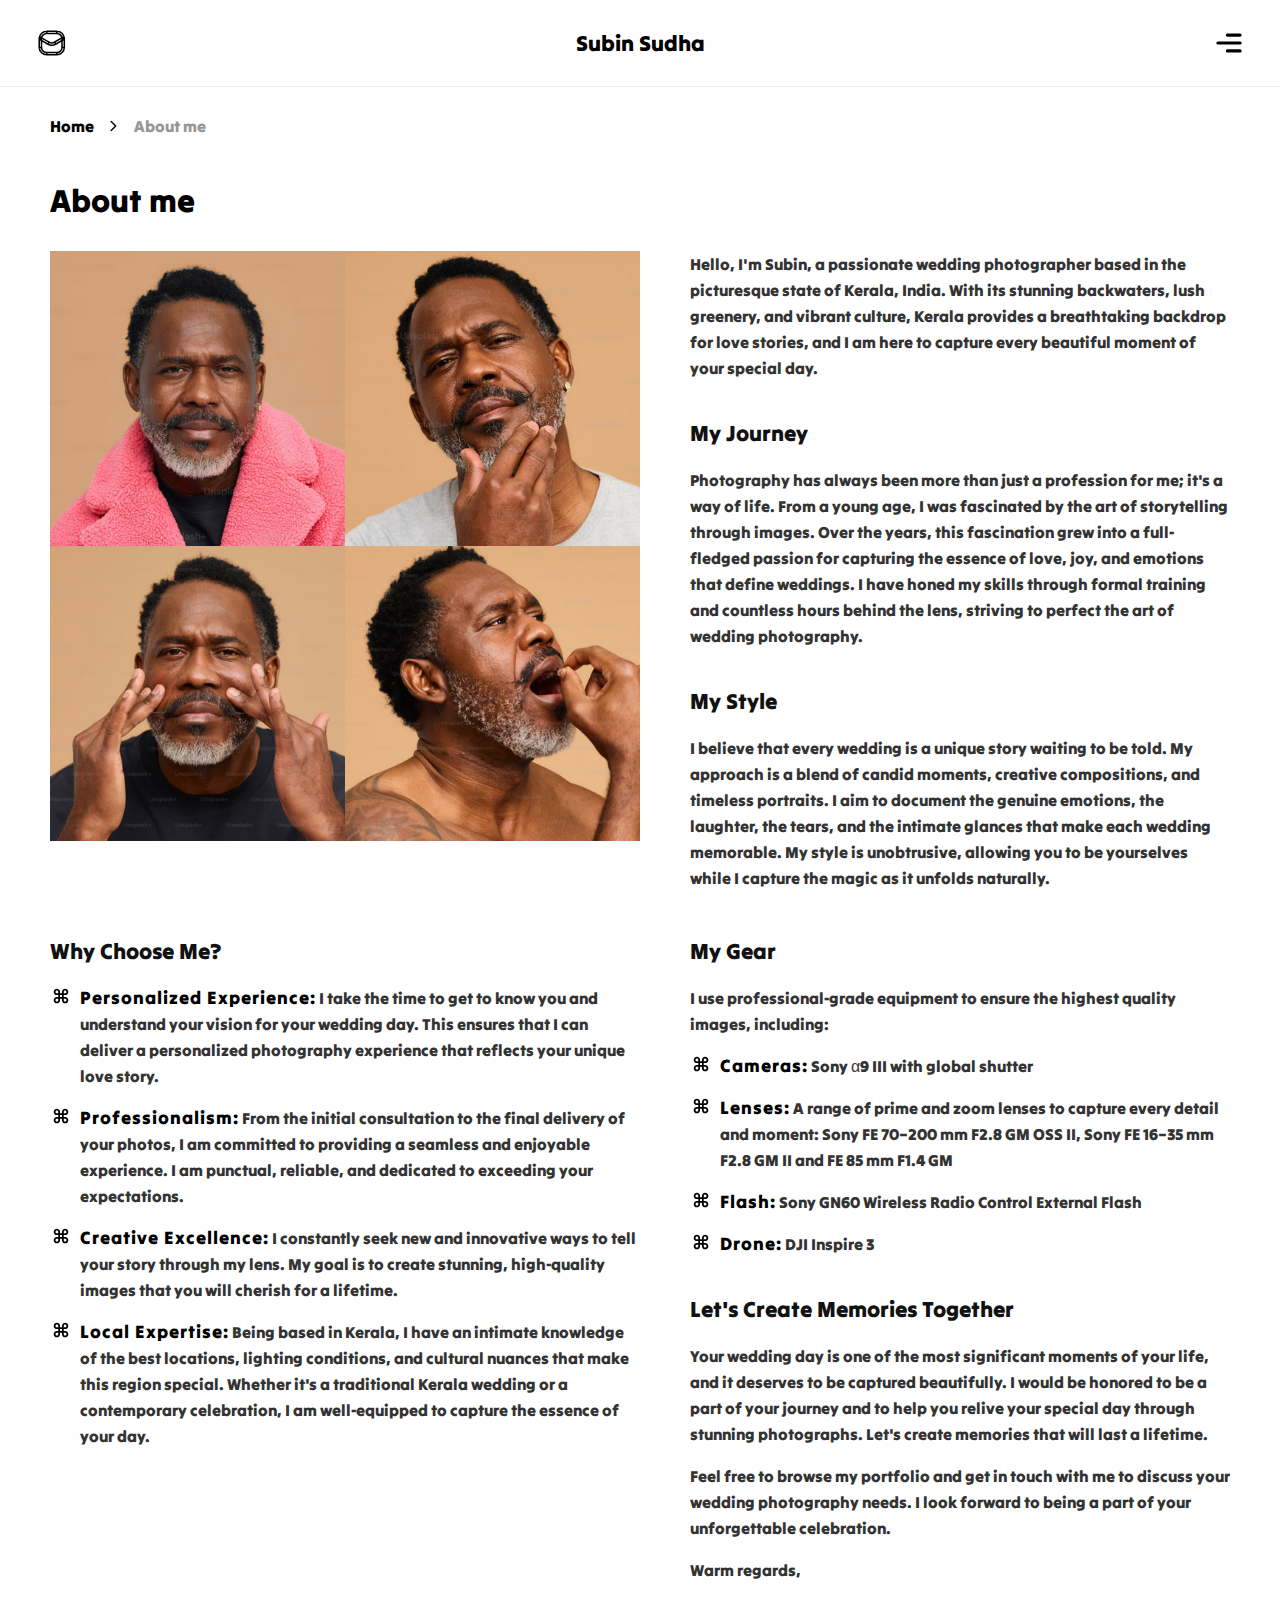
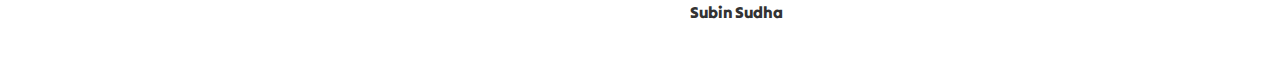
==== commit e237a72e: "menu icon change" ====
--- a/about-me.html
+++ b/about-me.html
@@ -2,18 +2,15 @@
 <html lang="en">
   <head>
     <meta charset="UTF-8" />
+    <link rel="icon" href="./assets/images/favicon.ico" />
     <meta
       name="viewport"
       content="width=device-width,initial-scale=1.0, user-scalable=no"
     />
-    <link
-      href="https://fonts.googleapis.com/css2?family=Tilt+Warp&display=swap"
-      rel="stylesheet"
-    />
 
     <link rel="stylesheet" href="./assets/style/simpleLightbox.min.css" />
     <link rel="stylesheet" href="./assets/style/main.css" />
-    <title>Portfolio | About me</title>
+    <title>Subin Sudha | About me</title>
   </head>
   <body>
     <header class="main-header header-light">
@@ -37,10 +34,13 @@
             </div>
             <div class="header-action">
               <button class="btn menu" id="nav-menu-toggle">
-                <svg viewBox="0 -0.5 25 25" fill="none">
+                <svg viewBox="0 0 24 24" fill="none">
                   <path
-                    d="M6.5 11.75C6.08579 11.75 5.75 12.0858 5.75 12.5C5.75 12.9142 6.08579 13.25 6.5 13.25V11.75ZM18.5 13.25C18.9142 13.25 19.25 12.9142 19.25 12.5C19.25 12.0858 18.9142 11.75 18.5 11.75V13.25ZM6.5 15.75C6.08579 15.75 5.75 16.0858 5.75 16.5C5.75 16.9142 6.08579 17.25 6.5 17.25V15.75ZM18.5 17.25C18.9142 17.25 19.25 16.9142 19.25 16.5C19.25 16.0858 18.9142 15.75 18.5 15.75V17.25ZM6.5 7.75C6.08579 7.75 5.75 8.08579 5.75 8.5C5.75 8.91421 6.08579 9.25 6.5 9.25V7.75ZM18.5 9.25C18.9142 9.25 19.25 8.91421 19.25 8.5C19.25 8.08579 18.9142 7.75 18.5 7.75V9.25ZM6.5 13.25H18.5V11.75H6.5V13.25ZM6.5 17.25H18.5V15.75H6.5V17.25ZM6.5 9.25H18.5V7.75H6.5V9.25Z"
-                    fill="#ffffff"
+                    d="M11 17H19M5 12H19M11 7H19"
+                    stroke="#ffffff"
+                    stroke-width="2"
+                    stroke-linecap="round"
+                    stroke-linejoin="round"
                   />
                 </svg>
               </button>
@@ -215,7 +215,9 @@
         <nav class="aside-row main-nav">
           <ul class="nav-list">
             <li class="nav-item">
-              <a href="download-photos.html" data-text="Get your photos"
+              <a
+                href="/subinsudhagalleryHtml/download-photos.html"
+                data-text="Get your photos"
                 >Get your photos</a
               >
             </li>
@@ -223,10 +225,23 @@
               <a href="javascript:void(0)" data-text="About me">About me</a>
             </li>
             <li class="nav-item">
-              <a href="stories.html" data-text="Works">Works</a>
-            </li>
-            <li class="nav-item">
-              <a href="contact-me.html" data-text="Get in touch"
+              <a
+                href="/subinsudhagalleryHtml/sounds.html"
+                data-text="Sound Recordings"
+                >Sound Recordings</a
+              >
+            </li>
+            <li class="nav-item">
+              <a
+                href="/subinsudhagalleryHtml/stories.html"
+                data-text="Photography"
+                >Photography</a
+              >
+            </li>
+            <li class="nav-item">
+              <a
+                href="/subinsudhagalleryHtml/contact-me.html"
+                data-text="Get in touch"
                 >Get in touch</a
               >
             </li>
--- a/assets/style/main.css
+++ b/assets/style/main.css
@@ -1,3 +1,6 @@
+@import url("https://fonts.googleapis.com/css2?family=Tilt+Warp&display=swap");
+@import url("https://fonts.googleapis.com/css2?family=Roboto:ital,wght@0,400;0,500;0,700;0,900;1,400;1,500;1,700;1,900&display=swap");
+
 * {
   padding: 0;
   margin: 0;
@@ -6,6 +9,7 @@
 
 :root {
   --theme-color: 14, 86, 255;
+  --secondary-font: "Roboto", sans-serif;
 }
 
 ::-webkit-selection {
@@ -30,6 +34,29 @@
 ul {
   list-style-type: none;
 }
+.body-overflow-hidden {
+  overflow: hidden;
+}
+/* SCROLLBAR STYLE */
+
+/* width */
+::-webkit-scrollbar {
+  width: 5px;
+  height: 5px;
+}
+/* Track */
+::-webkit-scrollbar-track {
+  background: #f1f1f1;
+}
+/* Handle */
+::-webkit-scrollbar-thumb {
+  background: #888;
+}
+/* Handle on hover */
+::-webkit-scrollbar-thumb:hover {
+  background: #ced2e4;
+}
+
 .container {
   width: 95%;
   margin: auto;
@@ -135,7 +162,7 @@
   color: #000;
 }
 .main-header.header-light .header-action .btn svg path {
-  fill: #000;
+  stroke: #000;
 }
 
 .overlay {
@@ -373,7 +400,8 @@
 
 .landing-content-text span {
   font-size: 16px;
-  color: rgb(var(--theme-color));
+  color: #fff;
+  font-family: var(--secondary-font);
 }
 
 .main {
@@ -401,13 +429,27 @@
   overflow: hidden;
   border-radius: 5px;
 }
+.landing-showcase .showcase-list a span {
+  color: #fff;
+  font-size: 11px;
+  margin: auto;
+  position: absolute;
+  z-index: 2;
+  top: 50%;
+  left: 50%;
+  transform: translate(-50%, -50%);
+  display: block;
+  width: 100%;
+  text-align: center;
+  padding: 4px 12px;
+}
 .landing-showcase .showcase-list a::after {
   content: "";
   background-color: rgba(var(--theme-color), 0.5);
-  background-image: url("../images/eye.svg");
+  /* background-image: url("../images/eye.svg");
   background-position: center;
   background-repeat: no-repeat;
-  background-size: 38px;
+  background-size: 38px; */
   opacity: 0;
   display: flex;
   align-items: center;
@@ -420,13 +462,13 @@
   z-index: 1;
   transition: 0.2s ease-in-out;
 }
-.landing-showcase .showcase-list a::after {
+/* .landing-showcase .showcase-list a::after {
   transform: scale(0.9);
-}
+} */
 
 .landing-showcase .showcase-list a:hover::after {
   opacity: 1;
-  transform: scale(1);
+  /* transform: scale(1); */
 }
 
 .landing-showcase .showcase-list img {
@@ -530,6 +572,7 @@
   vertical-align: middle;
   max-width: 100%;
   border-radius: 2px;
+  background-color: #f6f6f6;
 }
 
 .grid-list .grid-item .item-content {
@@ -592,10 +635,10 @@
   width: 46px;
   height: 46px;
   position: fixed;
-  right: 10px;
-  bottom: 10px;
+  right: 0;
+  bottom: 0;
   background-color: #22272b;
-  border-radius: 4px;
+  border-radius: 14px 0 0 0;
   display: flex;
   justify-content: center;
   align-items: center;
@@ -846,9 +889,283 @@
   z-index: 1;
 }
 
+/* SOUNDS */
+
+.sounds-list {
+  display: flex;
+  gap: 28px 15px;
+  flex-wrap: wrap;
+}
+
+.sounds-list .sound-item {
+  width: calc(50% - 15px);
+}
+.sounds-list .sound-item .album-cover {
+  position: relative;
+  border-radius: 10px;
+  overflow: hidden;
+}
+.sounds-list .sound-item .sound-thumbnail {
+  max-width: 100%;
+  vertical-align: middle;
+}
+.sounds-list .sound-item-content .item-title {
+  font-size: 14px;
+  color: #000;
+  margin-bottom: 10px;
+  line-height: normal;
+}
+.sounds-list .sound-item-content .item-subtext {
+  font-size: 10px;
+  color: #666;
+  line-height: normal;
+  display: block;
+  font-family: var(--secondary-font);
+  font-weight: 500;
+  display: flex;
+  align-items: center;
+  gap: 5px;
+  flex-wrap: wrap;
+}
+.sounds-list .sound-item-content .item-subtext > em {
+  font-style: normal;
+  display: inline-block;
+  background-color: #eaeaea;
+  padding: 1px 4px;
+  border-radius: 4px;
+  margin-right: 2px;
+}
+.sounds-list .sound-item-content .item-subtext > em.badge__AAC {
+  color: #fff !important;
+  background-color: #2f59d8 !important;
+}
+.sounds-list .sound-item-content .item-subtext > em.badge__M4A {
+  color: #fff !important;
+  background-color: #2882be !important;
+}
+.sounds-list .sound-item-content .item-subtext > em.badge__MP3 {
+  color: #fff !important;
+  background-color: #26b821 !important;
+}
+.sounds-list .sound-item-content .item-subtext > em.badge__WAV {
+  color: #fff !important;
+  background-color: #f8aa00 !important;
+}
+.sounds-list .sound-item-content .item-subtext > em.badge__WMA {
+  color: #fff !important;
+  background-color: #1cc49f !important;
+}
+
+.sounds-list .sound-item .controls {
+  position: absolute;
+  left: 50%;
+  top: 50%;
+  transform: translate(-50%, -50%);
+  z-index: 5;
+  width: 100%;
+  height: 100%;
+  display: flex;
+  justify-content: center;
+  align-items: center;
+  background-color: transparent;
+}
+
+.sounds-list .sound-item .sound-control-btn {
+  background-color: transparent;
+  border: 0;
+  outline: 0;
+  background-position: center center;
+  background-repeat: no-repeat;
+  background-size: 64px;
+  width: 100%;
+  height: 100%;
+  cursor: pointer;
+  transition: 0.3s ease;
+  position: absolute;
+  z-index: 2;
+}
+.sounds-list .sound-item .sound-control-btn:hover {
+  background-color: rgba(255, 255, 255, 0.5);
+}
+.audio-progress-element {
+  position: absolute;
+  left: 50%;
+  top: 50%;
+  width: 80px;
+  height: 80px;
+  transform: translate(-50%, -50%);
+  z-index: 4;
+  pointer-events: none;
+}
+.progress-circle-svg {
+  stroke-dasharray: 224.82; /* Circumference of the circle */
+  stroke-dashoffset: 224.82; /* Start at 100% hidden */
+  transform: rotate(270deg);
+  transform-origin: center;
+  transition: stroke-dashoffset 0.1s linear;
+}
+
+.sounds-list .sound-item .sound-control-btn.play {
+  background-image: url("../images/icons/play-button.svg");
+}
+.sounds-list .sound-item .sound-control-btn.pause {
+  background-image: url("../images/icons/pause-button.svg");
+}
+
+.sounds-list .sound-item .sound-item-content {
+  margin-top: 10px;
+}
+
+.sounds-list .timecode {
+  display: flex;
+  justify-content: space-between;
+  align-items: center;
+  margin-top: 6px;
+}
+
+.sounds-list .timecode > span {
+  color: #1f1f1f;
+  font-size: 12px;
+  user-select: none;
+  background-color: #f1f1f1;
+  display: inline-block;
+  padding: 2px 4px;
+  border-radius: 4px;
+}
+
+/* SOUND SKELETON LOADER */
+.sound__skeleton__loader {
+  background-color: #eaeaea;
+}
+/* .sound-cover__skeleton {
+  width: 100%;
+  aspect-ratio: 1 / 1;
+  border-radius: 10px;
+}
+
+@supports not (aspect-ratio: 1 / 1) {
+  .sound-cover__skeleton::before {
+    float: left;
+    padding-top: 100%;
+    content: "";
+  }
+
+  .sound-cover__skeleton::after {
+    display: block;
+    content: "";
+    clear: both;
+  }
+} */
+
+.sound-cover__skeleton {
+  width: 100%;
+  border-radius: 10px;
+  display: flex;
+  justify-content: center;
+  align-items: center;
+  font-size: 22px;
+  color: #000;
+}
+.grid-list .grid-item .img-holder::before,
+.sound-cover__skeleton::before {
+  content: "";
+  float: left;
+}
+.grid-list .grid-item .img-holder::before {
+  padding-top: 80%;
+}
+.sound-cover__skeleton::before {
+  padding-top: 100%;
+}
+.grid-list .grid-item .img-holder::after,
+.sound-cover__skeleton::after {
+  content: "";
+  display: block;
+  clear: both;
+}
+
+.sound-item-content__skeleton {
+  margin-top: 10px;
+}
+
+.sound-timecode-item__skeleton {
+  height: 14px;
+  display: inline-block;
+  width: 60px;
+}
+.sound-title__skeleton {
+  height: 22px;
+}
+.sound-subtext__skeleton {
+  width: 60px;
+  height: 18px;
+  display: inline-block;
+  margin-top: 10px;
+  margin-right: 2px;
+  border-radius: 3px;
+}
+
+.sound__skeleton__loader {
+  -moz-animation: 1.5s skeleton__animation linear infinite;
+  -webkit-animation: 1.5s skeleton__animation linear infinite;
+  animation: 1.5s skeleton__animation linear infinite;
+}
+
+@-moz-keyframes skeleton__animation {
+  0% {
+    opacity: 1;
+  }
+  50% {
+    opacity: 0.4;
+  }
+  100% {
+    opacity: 1;
+  }
+}
+@-webkit-keyframes skeleton__animation {
+  0% {
+    opacity: 1;
+  }
+  50% {
+    opacity: 0.4;
+  }
+  100% {
+    opacity: 1;
+  }
+}
+@keyframes skeleton__animation {
+  0% {
+    opacity: 1;
+  }
+  50% {
+    opacity: 0.4;
+  }
+  100% {
+    opacity: 1;
+  }
+}
+
 /* RESPONSIVE */
 
+@media screen and (max-width: 767px) {
+  .sounds-list .sound-item .sound-item-content .sound-player {
+    display: none !important;
+  }
+  .sounds-list {
+    padding-left: 15px;
+  }
+
+  /* skeleton sound */
+
+  .sound-player__skeleton {
+    display: none;
+  }
+}
+
 @media screen and (min-width: 554px) {
+  .landing-showcase .showcase-list a span {
+    font-size: 18px;
+  }
   .content-wrapper {
     margin-left: 0 !important;
     margin-right: 0 !important;
@@ -885,6 +1202,10 @@
   .contact-page-content .email-enquiry {
     display: inline-block;
   }
+
+  .sounds-list .sound-item-content .item-subtext {
+    font-size: 12px;
+  }
 }
 
 @media screen and (min-width: 768px) {
@@ -938,6 +1259,63 @@
   .grid-item .tags .tag {
     font-size: 14px;
   }
+
+  .sounds-list {
+    gap: 40px;
+  }
+  .sounds-list .sound-item {
+    width: 100%;
+  }
+
+  .sounds-list .sound-item .sound-item-wrap {
+    display: flex;
+    align-items: center;
+    justify-content: flex-start;
+    gap: 30px;
+  }
+  .sounds-list .sound-item .album-cover {
+    max-width: 150px;
+  }
+  .sounds-list .sound-item .sound-item-content {
+    margin-top: 0;
+    width: calc(100% - 150px);
+  }
+  .sounds-list .sound-item .sound-player {
+    margin-bottom: 6px;
+  }
+  .sounds-list .sound-item-content .item-title {
+    font-size: 18px;
+  }
+
+  /* skeleton sound */
+
+  .sound-item-wrap__skeleton {
+    display: flex;
+    align-items: center;
+    justify-content: flex-start;
+    gap: 30px;
+  }
+  .sound-cover__skeleton {
+    max-width: 150px;
+  }
+  .sound-item-content__skeleton {
+    margin-top: 0;
+    width: calc(100% - 150px);
+  }
+  .sound-waveform__skeleton {
+    height: 60px;
+  }
+  .sound-timecode__skeleton {
+    display: flex;
+    justify-content: space-between;
+    align-items: center;
+    margin-top: 4px;
+    margin-bottom: 4px;
+  }
+  .sound-title__skeleton {
+    height: 22px;
+    max-width: 290px;
+  }
 }
 @media screen and (min-width: 992px) {
   .main-navigation {
@@ -991,6 +1369,11 @@
   .single-page-wrapper .page-splits.split__right .contact-page-content {
     padding-left: 50px;
   }
+  /* REMOVE THIS LINE TO LANDING TEXT tO SMALL IN DESKTOP */
+  .landing-content-text h1 {
+    font-size: 56px;
+    line-height: 56px;
+  }
 }
 @media screen and (min-width: 1200px) {
   .grid-list {
@@ -1008,3 +1391,19 @@
     width: calc(33.333333333% - 55px);
   }
 }
+
+/* initial hide - remove while react development */
+
+.sounds-list .sound-item .sound-item-wrap {
+  display: none;
+}
+@media screen and (max-width: 767px) {
+  .sounds-list .sound-item .sound-item-wrap.visible__element {
+    display: block !important;
+  }
+}
+@media screen and (min-width: 768px) {
+  .sounds-list .sound-item .sound-item-wrap.visible__element {
+    display: flex !important;
+  }
+}
